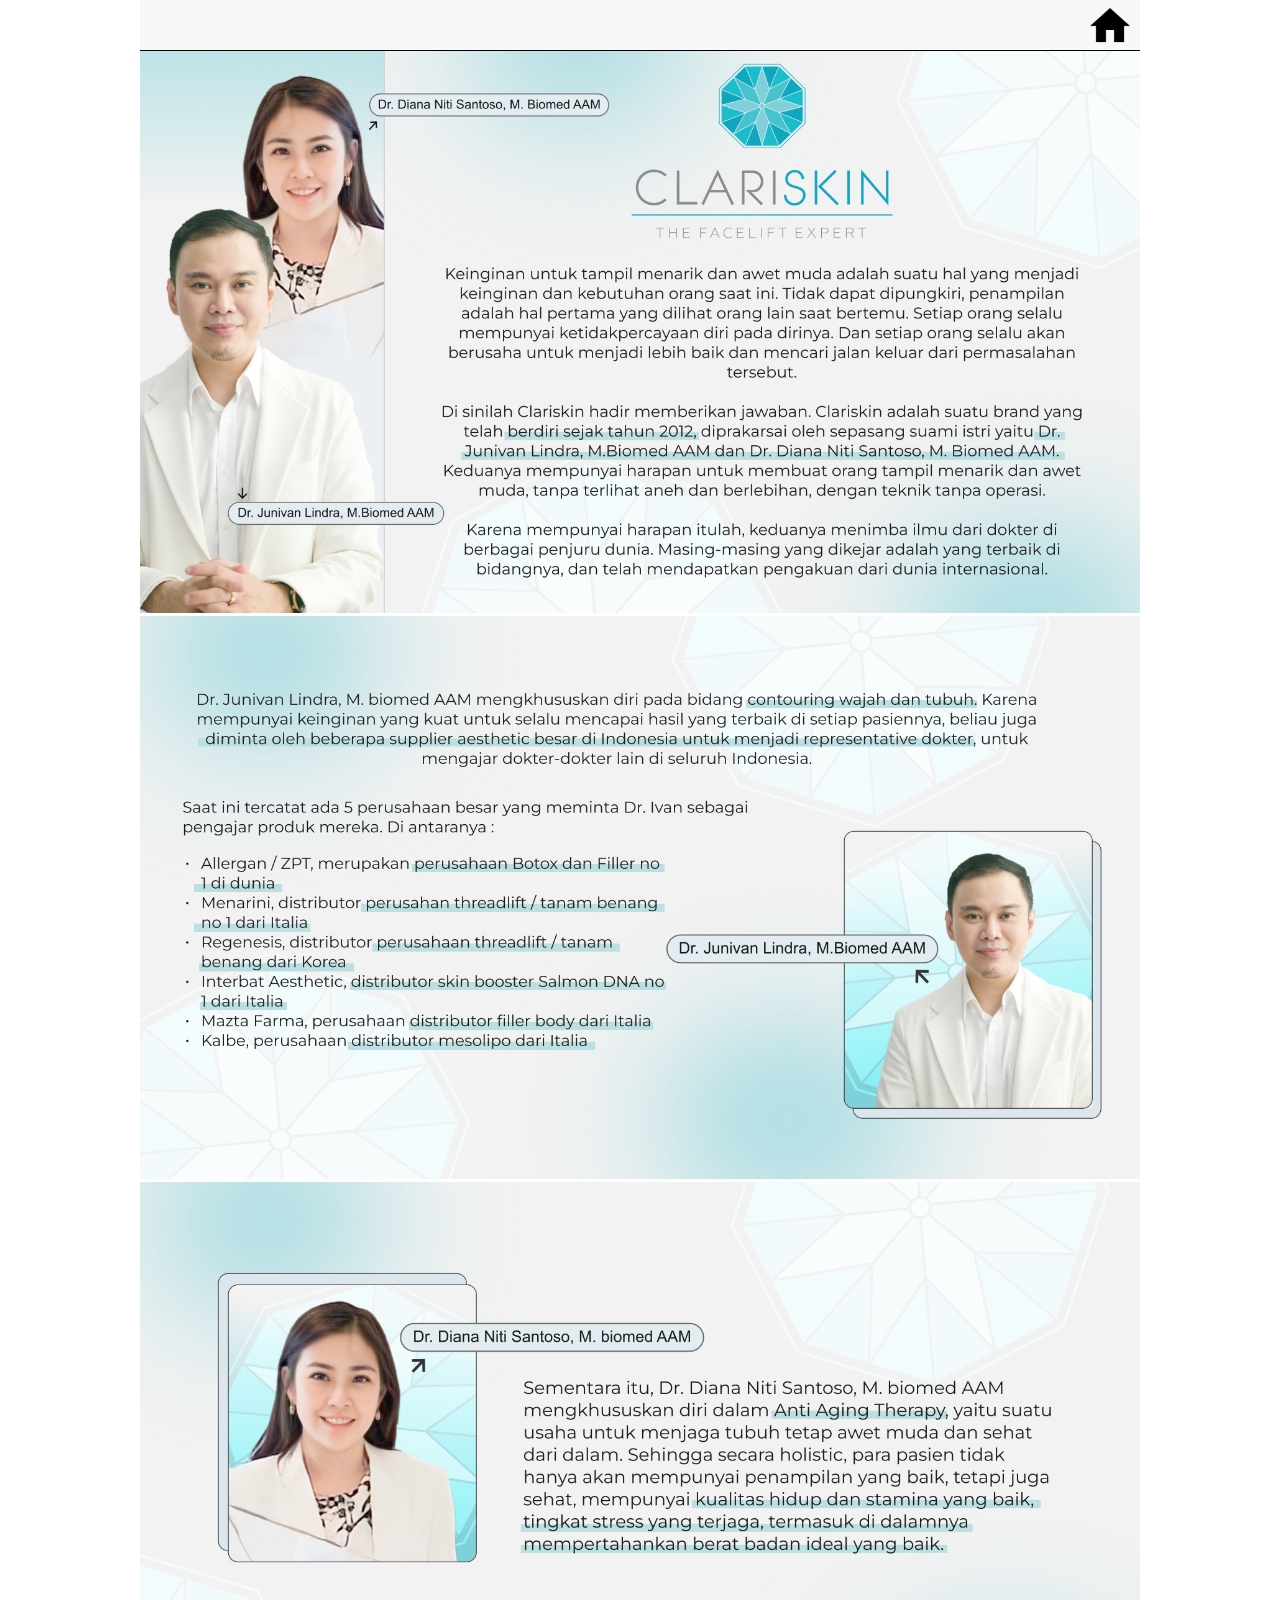
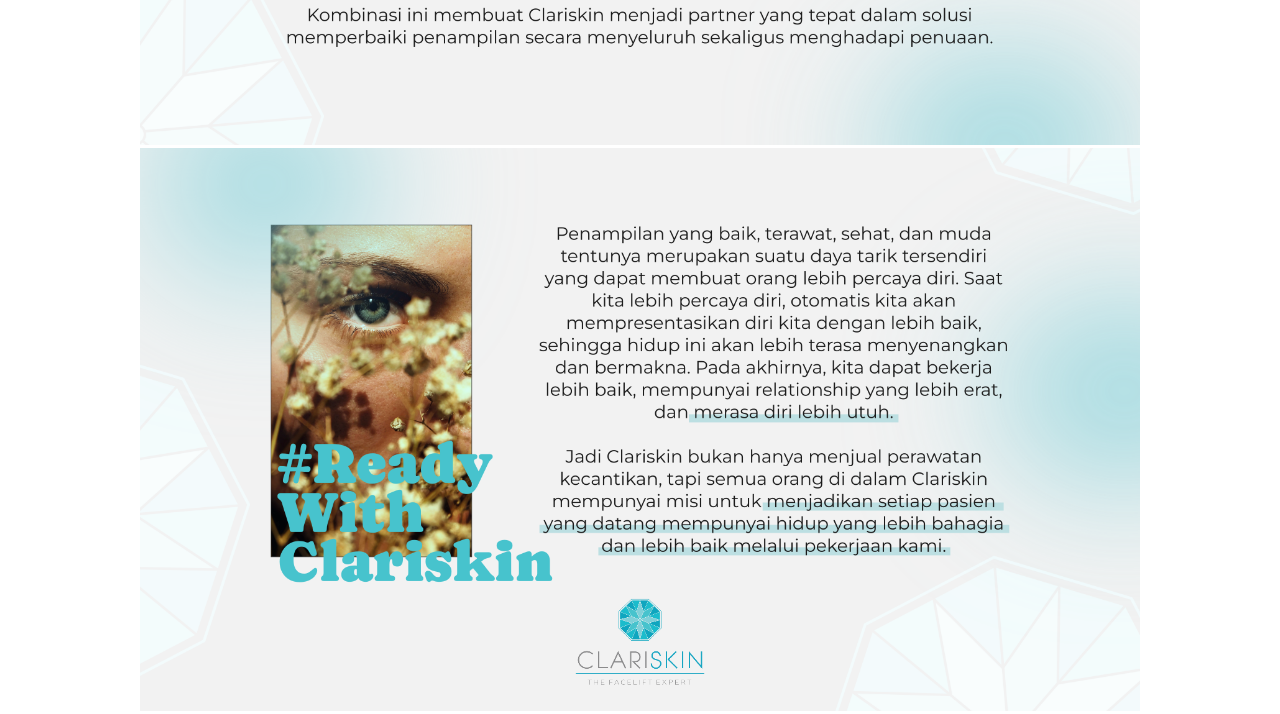
==== profile.html @ 7bd68bc2 "add all" ====
<!DOCTYPE html>
<html lang="en">
<head>
    <meta charset="UTF-8">
    <meta name="viewport" content="width=device-width, initial-scale=1.0">
    <link rel="stylesheet" href="one/style.css">
    <title>CLARISKIN CLINIC</title>
</head>
<body class="body2">
    <div class="head"><a href="index.html"><img src="one/two/home.png" alt="Home" class="home"></a></div>
    <img src="one/two/history1.png" class="hi1">
    <img src="one/two/history2.png" class="hi2">
    <img src="one/two/history3.png" class="hi3">
    <img src="one/two/history4.png" class="hi4">
</body>
</html>
---- one/style.css ----
/* http://meyerweb.com/eric/tools/css/reset/ 
    v2.0 | 20110126
    License: none (public domain)
*/

html, body, div, span, applet, object, iframe,
h1, h2, h3, h4, h5, h6, p, blockquote, pre,
a, abbr, acronym, address, big, cite, code,
del, dfn, em, img, ins, kbd, q, s, samp,
small, strike, strong, sub, sup, tt, var,
b, u, i, center,
dl, dt, dd, ol, ul, li,
fieldset, form, label, legend,
table, caption, tbody, tfoot, thead, tr, th, td,
article, aside, canvas, details, embed, 
figure, figcaption, footer, header, hgroup, 
menu, nav, output, ruby, section, summary,
time, mark, audio, video {
	margin: 0;
	padding: 0;
	border: 0;
	font-size: 100%;
	font: inherit;
	vertical-align: baseline;
}
/* HTML5 display-role reset for older browsers */
article, aside, details, figcaption, figure, 
footer, header, hgroup, menu, nav, section {
	display: block;
}
body {
	line-height: 1;
}
ol, ul {
	list-style: none;
}
blockquote, q {
	quotes: none;
}
blockquote:before, blockquote:after,
q:before, q:after {
	content: '';
	content: none;
}
table {
	border-collapse: collapse;
	border-spacing: 0;
}

/* CSS */

a {
    text-decoration: none;
}

html {
    scroll-behavior: smooth;
}
body {
    margin: auto;
    width: 1000px;
    font-family: Verdana, Geneva, Tahoma, sans-serif;
    font-weight: lighter;
}

.home1 {
    height: 550px;
}

.text {
    margin: auto;
    text-align: center;
    font-size: 25px;
    color: rgb(126, 126, 126);
    padding-top: 80px;
    padding-bottom: 50px;
}

.logo {
    margin: auto;
    padding-left: 350px;
    width: 300px;
}

.profile {
    width: 100px;
    height: 35px;
    background-color: aliceblue;
    text-align: center;
    color: rgb(126, 126, 126);
    padding-top: 15px;
    margin-left: 350px;
    margin-top: 70px;
}

.treat {
    width: 150px;
    height: 35px;
    background-color: aliceblue;
    text-align: center;
    color: rgb(126, 126, 126);
    padding-top: 15px;
    position: relative;
    top: -50px;
    left: 500px;
}

.head{
    height: 50px;
    position: fixed;
    width: 1000px;
	z-index: 99;
    transform: none;
    margin-top: 0;
    margin: auto;
    top: 0;
    background-color: rgb(246, 248, 250);
    border-bottom: 1px solid black;
}
/* .hi1, .hi2, .hi3, .hi4, .fi1, .fi2, .fi3, .fi4 { */
img {
    width: 1000px;
}
 
/* .fi5, .fi6, .fi7, .fi8, .fi9, .fi10 {
    width: 40px;
} */

.hi1 {
    margin-top: 50px;
}

.body2 {
    height: 1000px;
    width: 1000px;
    margin: auto;
}

.home {
    width: 40px;
    padding-left: 950px;
    padding-top: 5px;
}

.satu, .dua, .tiga, .empat {
    position: absolute;
    padding-top: 15px;
    font-size: 20px;
    width: 235px;
    height: 36px;
    border-right: 1px solid black;
    text-align: center;
    font-family: Verdana, Geneva, Tahoma, sans-serif;
    color: rgb(126, 126, 126);
}
.dua {
    margin-left: 230px;
}

.tiga {
    margin-left: 470px;
}

.empat {
    margin-left: 705px;
}
.bo1 {
    padding-top: 50px;
}
.satu:hover, .dua:hover, .tiga:hover, .empat:hover {
    color: black;
}
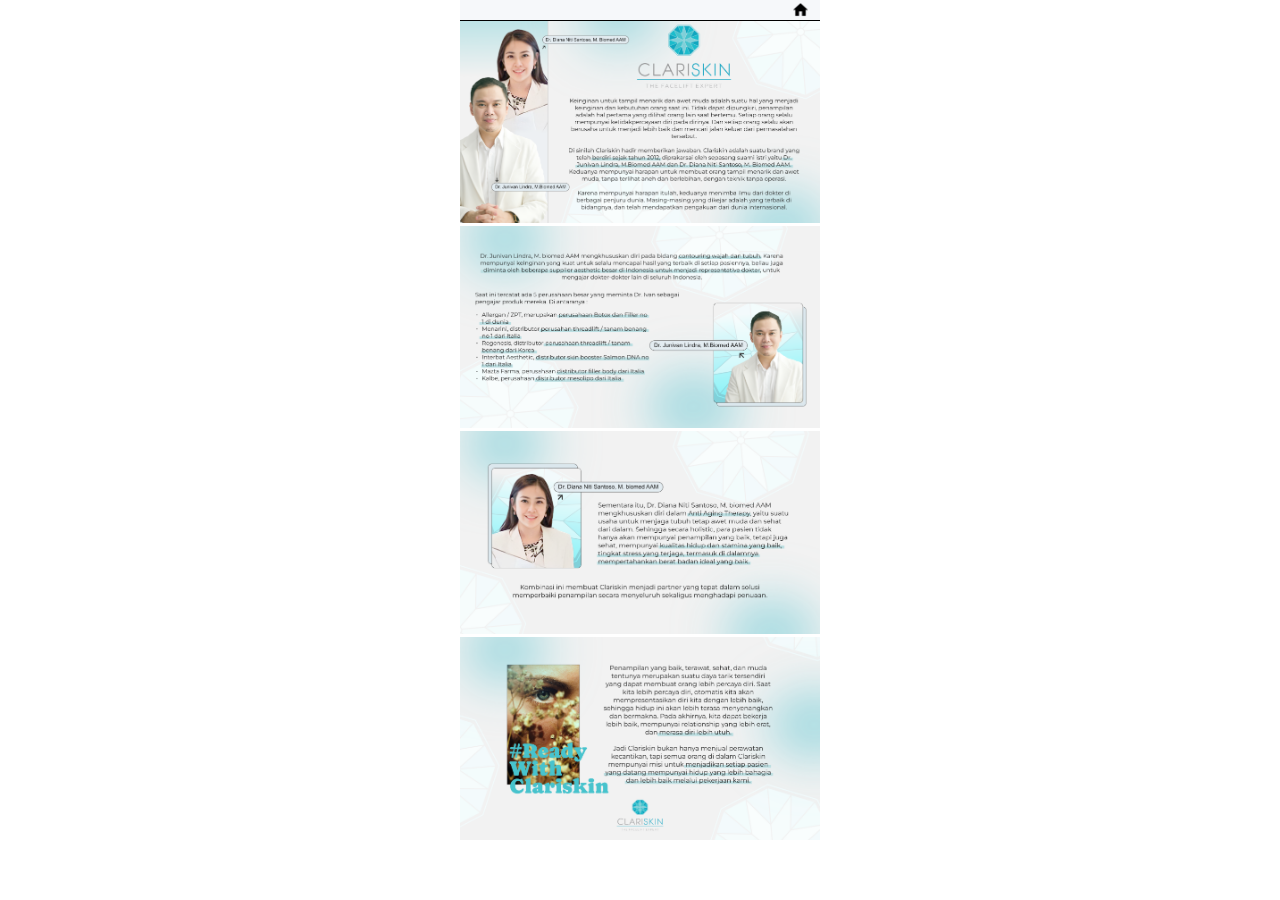
==== commit ea88155c: "edit into mobile" ====
--- a/profile.html
+++ b/profile.html
@@ -6,7 +6,7 @@
     <link rel="stylesheet" href="one/style.css">
     <title>CLARISKIN CLINIC</title>
 </head>
-<body class="body2">
+<body>
     <div class="head"><a href="index.html"><img src="one/two/home.png" alt="Home" class="home"></a></div>
     <img src="one/two/history1.png" class="hi1">
     <img src="one/two/history2.png" class="hi2">
--- a/one/style.css
+++ b/one/style.css
@@ -58,19 +58,21 @@
 }
 body {
     margin: auto;
-    width: 1000px;
+    width: 360px;
+    height: 640px;
     font-family: Verdana, Geneva, Tahoma, sans-serif;
     font-weight: lighter;
 }
 
 .home1 {
-    height: 550px;
+    padding-top: 100px;
+    height: 400px;
 }
 
 .text {
     margin: auto;
     text-align: center;
-    font-size: 25px;
+    font-size: 20px;
     color: rgb(126, 126, 126);
     padding-top: 80px;
     padding-bottom: 50px;
@@ -78,37 +80,37 @@
 
 .logo {
     margin: auto;
-    padding-left: 350px;
-    width: 300px;
+    padding-left: 105px;
+    width: 150px;
 }
 
 .profile {
-    width: 100px;
-    height: 35px;
+    width: 80px;
+    height: 30px;
     background-color: aliceblue;
     text-align: center;
     color: rgb(126, 126, 126);
     padding-top: 15px;
-    margin-left: 350px;
+    margin-left: 50px;
     margin-top: 70px;
 }
 
 .treat {
-    width: 150px;
-    height: 35px;
+    width: 100px;
+    height: 30px;
     background-color: aliceblue;
     text-align: center;
     color: rgb(126, 126, 126);
     padding-top: 15px;
     position: relative;
-    top: -50px;
-    left: 500px;
+    top: -45px;
+    left: 200px;
 }
 
 .head{
-    height: 50px;
+    height: 20px;
     position: fixed;
-    width: 1000px;
+    width: 360px;
 	z-index: 99;
     transform: none;
     margin-top: 0;
@@ -119,7 +121,7 @@
 }
 /* .hi1, .hi2, .hi3, .hi4, .fi1, .fi2, .fi3, .fi4 { */
 img {
-    width: 1000px;
+    width: 360px;
 }
  
 /* .fi5, .fi6, .fi7, .fi8, .fi9, .fi10 {
@@ -127,45 +129,40 @@
 } */
 
 .hi1 {
-    margin-top: 50px;
-}
-
-.body2 {
-    height: 1000px;
-    width: 1000px;
-    margin: auto;
+    margin-top: 20px;
 }
 
 .home {
-    width: 40px;
-    padding-left: 950px;
-    padding-top: 5px;
+    width: 15px;
+    padding-left: 333px;
+    padding-top: 2px;
 }
 
 .satu, .dua, .tiga, .empat {
     position: absolute;
-    padding-top: 15px;
-    font-size: 20px;
-    width: 235px;
-    height: 36px;
+    padding-top: 5px;
+    font-size: 10px;
+    width: 80px;
+    height: 15px;
     border-right: 1px solid black;
     text-align: center;
-    font-family: Verdana, Geneva, Tahoma, sans-serif;
+    font-family: sans-serif;
     color: rgb(126, 126, 126);
+    font-weight: 700;
 }
 .dua {
-    margin-left: 230px;
+    margin-left: 80px;
 }
 
 .tiga {
-    margin-left: 470px;
+    margin-left: 160px;
 }
 
 .empat {
-    margin-left: 705px;
+    margin-left: 240px;
 }
 .bo1 {
-    padding-top: 50px;
+    padding-top: 20px;
 }
 .satu:hover, .dua:hover, .tiga:hover, .empat:hover {
     color: black;
